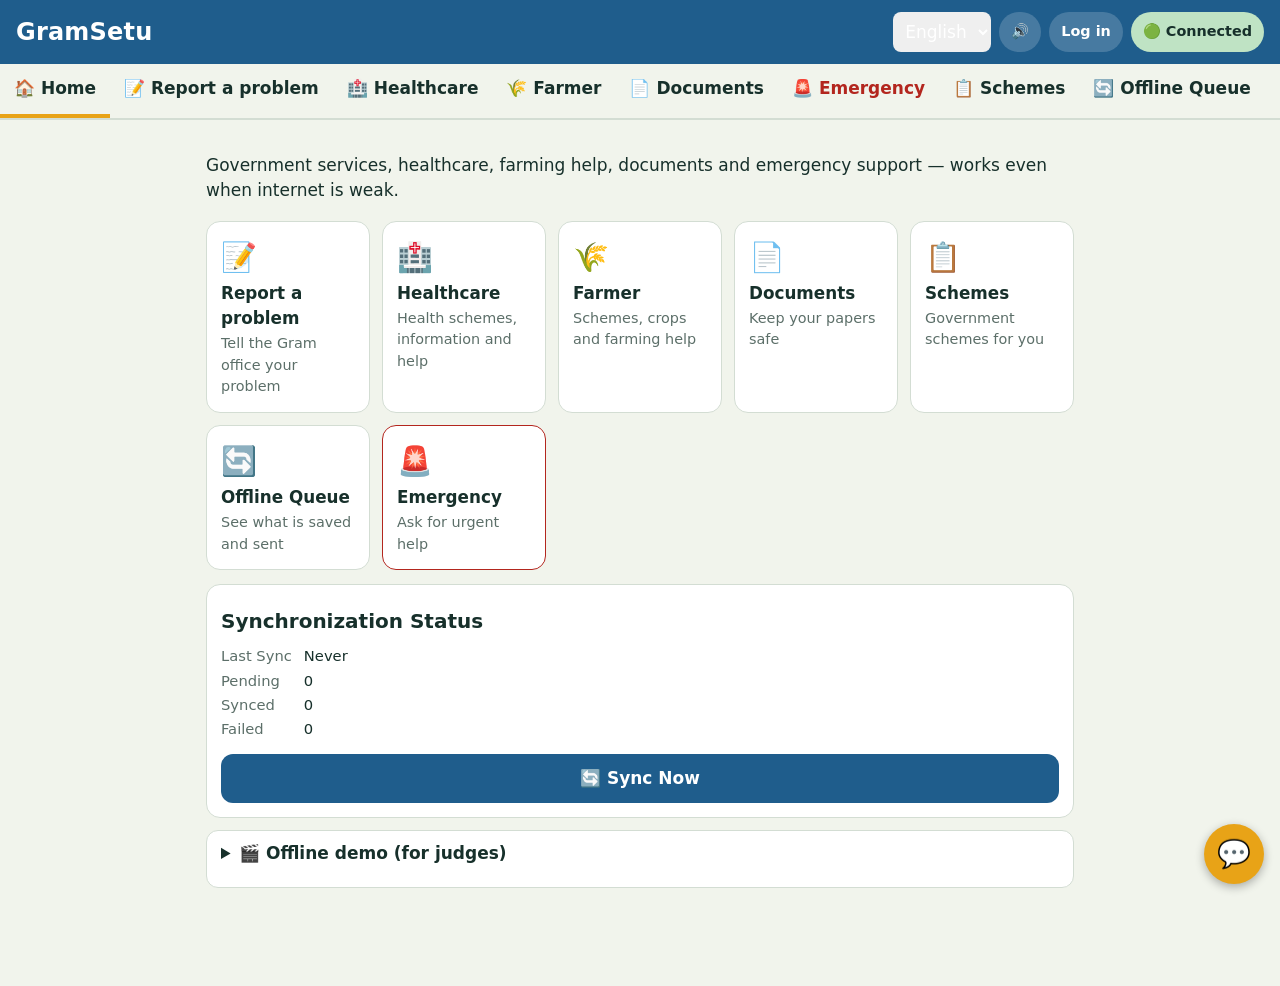
==== frontend/index.html @ dd799009 "Initial commit - GramSetu offline rural services platform" ====
<!doctype html><html lang="en"><head><meta charset="utf-8">
<meta name="viewport" content="width=device-width,initial-scale=1"><meta name="theme-color" content="#1f5d8c">
<title>GramSetu</title><link rel="manifest" href="manifest.json"><link rel="icon" href="icon.svg"><link rel="stylesheet" href="style.css"></head>
<body>
<a class="skip" href="#main" data-i18n="skip"></a>
<header>
 <h1>GramSetu</h1>
 <select id="lang" aria-label="Language"><option value="en">English</option><option value="hi">हिन्दी</option><option value="ta">தமிழ்</option></select>
 <button id="readpage" class="pill ghost" data-act="readpage" data-i18n-aria="read_page" data-i18n-title="read_page">🔊</button>
 <button id="auth-btn" class="pill ghost" data-act="auth"></button>
 <button id="net" class="pill" data-act="tab" data-arg="queue" role="status" aria-live="polite"></button>
</header>
<div id="demo-banner" class="banner hidden" data-i18n="demo_state_off"></div>
<nav id="tabs" aria-label="GramSetu">
 <button data-act="tab" data-arg="home">🏠 <span data-i18n="n_home"></span></button>
 <button data-act="tab" data-arg="report">📝 <span data-i18n="report"></span></button>
 <button data-act="tab" data-arg="health">🏥 <span data-i18n="n_health"></span></button>
 <button data-act="tab" data-arg="farm">🌾 <span data-i18n="n_farm"></span></button>
 <button data-act="tab" data-arg="docs">📄 <span data-i18n="n_docs"></span></button>
 <button data-act="tab" data-arg="sos" class="sos-tab">🚨 <span data-i18n="n_sos"></span></button>
 <button data-act="tab" data-arg="schemes">📋 <span data-i18n="schemes"></span></button>
 <button data-act="tab" data-arg="queue">🔄 <span data-i18n="n_queue"></span></button>
 <button data-act="tab" data-arg="admin" id="tab-admin" class="hidden">🛠 <span data-i18n="n_admin"></span></button>
</nav>
<main id="main" tabindex="-1">
<section id="home"></section>
<section id="report" class="hidden">
 <form id="report-form" novalidate>
 <label for="name" data-i18n="name"></label><input id="name" autocomplete="name">
 <label for="village" data-i18n="village"></label><input id="village">
 <label for="text" data-i18n="text"></label><textarea id="text" aria-describedby="hint"></textarea>
 <div class="row"><button type="button" class="btn alt" id="mic"></button><button type="button" class="btn ghost" id="speak"></button><button type="button" class="btn ghost stop-speak" data-act="stopspeak" data-i18n="stop_speak"></button></div>
 <div id="listening" class="listening hidden" role="status" data-i18n="v_listening"></div>
 <div id="hint" aria-live="polite"></div>
 <div class="row"><button class="btn" id="send" type="submit"></button></div>
 </form>
</section>
<section id="health" class="hidden"></section>
<section id="farm" class="hidden"></section>
<section id="docs" class="hidden"></section>
<section id="sos" class="hidden"></section>
<section id="schemes" class="hidden"></section>
<section id="queue" class="hidden"></section>
<section id="admin" class="hidden"></section>
</main>
<div id="toast" role="status" aria-live="polite"></div>
<button id="chat-fab" class="fab" data-act="chat" data-i18n-aria="chat_open" data-i18n-title="chat_open">💬</button>
<aside id="chat" class="hidden" role="dialog" aria-labelledby="chat-title">
 <div class="chat-head"><strong id="chat-title" data-i18n="chat_title"></strong>
  <span><button class="pill ghost stop-speak" data-act="stopspeak" data-i18n="stop_speak"></button>
  <button class="pill ghost" data-act="chatclose" data-i18n-aria="close">✕</button></span></div>
 <div id="chat-log" role="log" aria-live="polite"></div>
 <div id="chat-chips"></div>
 <div id="chat-listening" class="listening hidden" role="status" data-i18n="v_listening"></div>
 <p class="note" data-i18n="chat_note"></p>
 <form id="chat-form" class="chat-form"><label class="sr" for="chat-in" data-i18n="chat_ph"></label>
  <input id="chat-in" autocomplete="off" data-i18n-ph="chat_ph"><button type="button" class="btn alt" id="chat-mic" data-i18n-aria="mic">🎤</button><button class="btn" data-i18n="chat_send"></button></form>
</aside>
<dialog id="auth-dlg"><form id="auth-form" novalidate><h2 data-i18n="auth_title"></h2>
 <div id="auth-reg"><label for="a-name" data-i18n="name"></label><input id="a-name" autocomplete="name">
 <label for="a-village" data-i18n="village"></label><input id="a-village"></div>
 <label for="a-user" data-i18n="username"></label><input id="a-user" autocomplete="username" autocapitalize="none">
 <label for="a-pass" data-i18n="password"></label><input id="a-pass" type="password" autocomplete="current-password">
 <p id="auth-err" class="err" role="alert"></p>
 <div class="row"><button class="btn" id="auth-go" type="submit"></button><button type="button" class="btn ghost" data-act="authclose" data-i18n="cancel"></button></div>
 <p><button type="button" class="link" data-act="authswitch" id="auth-sw"></button></p></form></dialog>
<dialog id="sos-dlg"><form method="dialog" id="sos-form"><h2 data-i18n="sos_confirm_t"></h2><p data-i18n="sos_confirm_b"></p>
 <label for="sos-note" data-i18n="sos_note"></label><textarea id="sos-note" maxlength="500"></textarea>
 <label class="chk"><input type="checkbox" id="sos-loc" checked> <span data-i18n="sos_loc"></span></label>
 <div class="row"><button type="button" class="btn danger" id="sos-yes" data-i18n="sos_yes"></button><button type="button" class="btn ghost" data-act="sosclose" data-i18n="cancel"></button></div></form></dialog>
<script src="i18n.js"></script><script src="content.js"></script><script src="app.js"></script></body></html>
---- frontend/style.css ----
:root{--bg:#f1f4ec;--ink:#17302b;--blue:#1f5d8c;--gold:#e8a317;--card:#fff;--mute:#5c6f69;--line:#d3ddd3;--red:#b3261e;--green:#2e7d32}
@media(prefers-color-scheme:dark){:root{--bg:#0f1b18;--ink:#e6efe9;--card:#182925;--mute:#9bb0a8;--line:#2a403a}}
*{box-sizing:border-box}body{margin:0;background:var(--bg);color:var(--ink);font:17px/1.5 "Noto Sans","Noto Sans Devanagari","Noto Sans Tamil",system-ui,sans-serif}
.skip{position:absolute;left:-999px}.skip:focus{left:8px;top:8px;background:#fff;color:#000;padding:8px;z-index:99}
header{background:var(--blue);color:#fff;padding:12px 16px;display:flex;align-items:center;gap:8px;flex-wrap:wrap}
header h1{margin:0;font-size:1.5rem;letter-spacing:.2px;flex:1;min-width:110px}
select,input,textarea,button{font:inherit;color:inherit}
select{padding:8px;border-radius:8px;border:0;min-height:40px}
.pill{font-size:.9rem;padding:6px 12px;border-radius:99px;border:0;background:var(--gold);color:#17302b;font-weight:700;cursor:pointer;min-height:40px}
.pill.ghost{background:rgba(255,255,255,.18);color:#fff}
#net.on{background:#bfe3c4}#net.off{background:#f6c3be}#net.sync{background:#cfe3f6}#net.pend{background:var(--gold)}#net.fail{background:#f6c3be}
.banner{background:#fff3cd;color:#5b4300;padding:8px 16px;font-weight:600;text-align:center}
nav{display:flex;border-bottom:2px solid var(--line);position:sticky;top:0;background:var(--bg);overflow-x:auto;z-index:5;scrollbar-width:thin}
nav button{flex:0 0 auto;padding:12px 14px;background:none;border:0;border-bottom:4px solid transparent;cursor:pointer;font-weight:600;white-space:nowrap;min-height:48px}
nav button[aria-selected=true]{border-color:var(--gold)}.sos-tab{color:var(--red)}
main{max-width:760px;margin:0 auto;padding:16px 16px 90px}main:focus{outline:none}
h2{font-size:1.25rem;margin:.4rem 0 .6rem}
label{display:block;font-weight:600;margin:12px 0 4px}.sr{position:absolute;left:-999px}
input,textarea,select.f{width:100%;padding:12px;border-radius:10px;border:1.5px solid var(--line);background:var(--card);min-height:48px}
select.f{appearance:auto}textarea{min-height:110px}
[aria-invalid=true]{border-color:var(--red)!important;background:#fdecea}
.row{display:flex;gap:10px;margin-top:14px;flex-wrap:wrap}
.btn{padding:12px 18px;border-radius:12px;border:0;background:var(--blue);color:#fff;font-weight:700;cursor:pointer;flex:1;min-height:48px}
.btn.alt{background:var(--gold);color:#17302b}.btn.ghost{background:var(--card);color:var(--ink);border:1.5px solid var(--line)}
.btn.rec{background:var(--red);color:#fff}.btn.danger{background:var(--red)}.btn:disabled{opacity:.55;cursor:wait}
.btn.sm{padding:8px 12px;min-height:40px;flex:0 0 auto}
.link{background:none;border:0;color:var(--blue);text-decoration:underline;cursor:pointer;padding:8px 0;min-height:40px}
button:focus-visible,input:focus-visible,textarea:focus-visible,select:focus-visible,summary:focus-visible,a:focus-visible{outline:3px solid var(--gold);outline-offset:2px}
.item{background:var(--card);border-left:6px solid var(--blue);border-radius:10px;padding:12px 14px;margin:10px 0}
.item.pending,.item.syncing{border-color:var(--gold)}.item.failed,.item.sos{border-color:var(--red)}.item.synced{border-color:var(--green)}
.item h3{margin:0 0 2px;font-size:1.05rem}.item p{margin:0;color:var(--mute)}.mute{color:var(--mute)}
.tag{display:inline-block;font-size:.8rem;padding:1px 8px;border-radius:99px;background:var(--line);margin-right:6px}
#hint{margin-top:10px;color:var(--mute)}.hidden{display:none!important}.err{color:var(--red);font-weight:600;min-height:1.4em}
.tiles{display:grid;grid-template-columns:repeat(auto-fit,minmax(150px,1fr));gap:12px;margin:14px 0}
.tile{background:var(--card);border:1.5px solid var(--line);border-radius:14px;padding:14px;text-align:left;cursor:pointer;min-height:96px;display:flex;flex-direction:column;gap:2px}
.tile b{font-size:1.05rem}.tile span{color:var(--mute);font-size:.9rem}.tile .ic{font-size:1.8rem}
.tile.red{border-color:var(--red)}
.card{background:var(--card);border:1.5px solid var(--line);border-radius:14px;padding:14px;margin:12px 0}
.kv{display:grid;grid-template-columns:auto 1fr;gap:2px 12px;margin:6px 0;font-size:.92rem}.kv dt{color:var(--mute)}.kv dd{margin:0;word-break:break-word}
.subnav{display:flex;gap:8px;overflow-x:auto;padding-bottom:6px}.subnav button{flex:0 0 auto;border:1.5px solid var(--line);background:var(--card);border-radius:99px;padding:8px 14px;cursor:pointer;min-height:44px}
.subnav button[aria-selected=true]{background:var(--blue);color:#fff;border-color:var(--blue)}
.note{font-size:.85rem;color:var(--mute);margin:6px 0}.warn{background:#fff3cd;color:#5b4300;border-radius:10px;padding:10px 12px;margin:10px 0}
.warn.red{background:#fdecea;color:#7a1510}
details{background:var(--card);border:1.5px solid var(--line);border-radius:12px;padding:10px 14px;margin:8px 0}summary{font-weight:700;cursor:pointer;min-height:36px}
.sos-btn{width:100%;min-height:150px;border-radius:24px;border:0;background:var(--red);color:#fff;font-size:1.6rem;font-weight:800;cursor:pointer;box-shadow:0 6px 0 #7a1510}
.call{display:inline-block;padding:12px 16px;border-radius:12px;background:var(--card);border:1.5px solid var(--red);color:var(--red);font-weight:700;text-decoration:none;margin:4px 6px 4px 0}
.listening{color:var(--red);font-weight:700;margin-top:8px;animation:pulse 1.2s infinite}@keyframes pulse{50%{opacity:.45}}
@media(prefers-reduced-motion:reduce){.listening{animation:none}}
.stop-speak{display:none!important}body.speaking .stop-speak{display:inline-flex!important}
#toast{position:fixed;left:50%;transform:translateX(-50%);bottom:84px;max-width:92vw;background:#17302b;color:#fff;padding:12px 16px;border-radius:12px;z-index:60;display:none;font-weight:600}
#toast.show{display:block}
.fab{position:fixed;right:16px;bottom:16px;width:60px;height:60px;border-radius:50%;border:0;background:var(--gold);font-size:1.7rem;cursor:pointer;z-index:40;box-shadow:0 3px 10px rgba(0,0,0,.3)}
#chat{position:fixed;right:12px;bottom:12px;width:min(420px,calc(100vw - 24px));height:min(600px,calc(100vh - 24px));background:var(--bg);border:2px solid var(--blue);border-radius:16px;z-index:50;display:flex;flex-direction:column;padding:10px}
#chat.hidden{display:none}.chat-head{display:flex;justify-content:space-between;align-items:center;gap:6px}.chat-head .pill.ghost{background:var(--blue)}
#chat-log{flex:1;overflow-y:auto;margin:8px 0}.msg{padding:9px 12px;border-radius:12px;margin:6px 0;max-width:92%;white-space:pre-wrap}
.msg.me{background:var(--blue);color:#fff;margin-left:auto}.msg.bot{background:var(--card);border:1px solid var(--line)}
.msg .row{margin-top:8px}#chat-chips{display:flex;gap:6px;flex-wrap:wrap}#chat-chips button{border:1.5px solid var(--line);background:var(--card);border-radius:99px;padding:6px 10px;cursor:pointer;font-size:.85rem}
.chat-form{display:flex;gap:6px}.chat-form input{flex:1;min-width:0}.chat-form .btn{flex:0 0 auto;padding:8px 12px}
dialog{border:2px solid var(--blue);border-radius:16px;background:var(--bg);color:var(--ink);width:min(440px,94vw);padding:16px}dialog::backdrop{background:rgba(0,0,0,.5)}
.chk{display:flex;gap:8px;align-items:center;font-weight:400}.chk input{width:auto;min-height:auto}
.bar{display:flex;align-items:center;gap:8px;margin:6px 0}.bar i{display:block;height:18px;background:var(--blue);border-radius:4px;min-width:3px}.bar span{min-width:130px;font-size:.9rem}
.stats{display:grid;grid-template-columns:repeat(auto-fit,minmax(140px,1fr));gap:10px}.stat{background:var(--card);border:1.5px solid var(--line);border-radius:12px;padding:10px}.stat b{display:block;font-size:1.6rem}.stat.red b{color:var(--red)}
.pager{display:flex;gap:8px;align-items:center;justify-content:center;margin:10px 0}
@media(max-width:520px){body{font-size:16px}#toast{bottom:90px}.btn{flex:1 1 100%}.btn.sm{flex:0 0 auto}}
@media(min-width:900px){main{max-width:900px}}
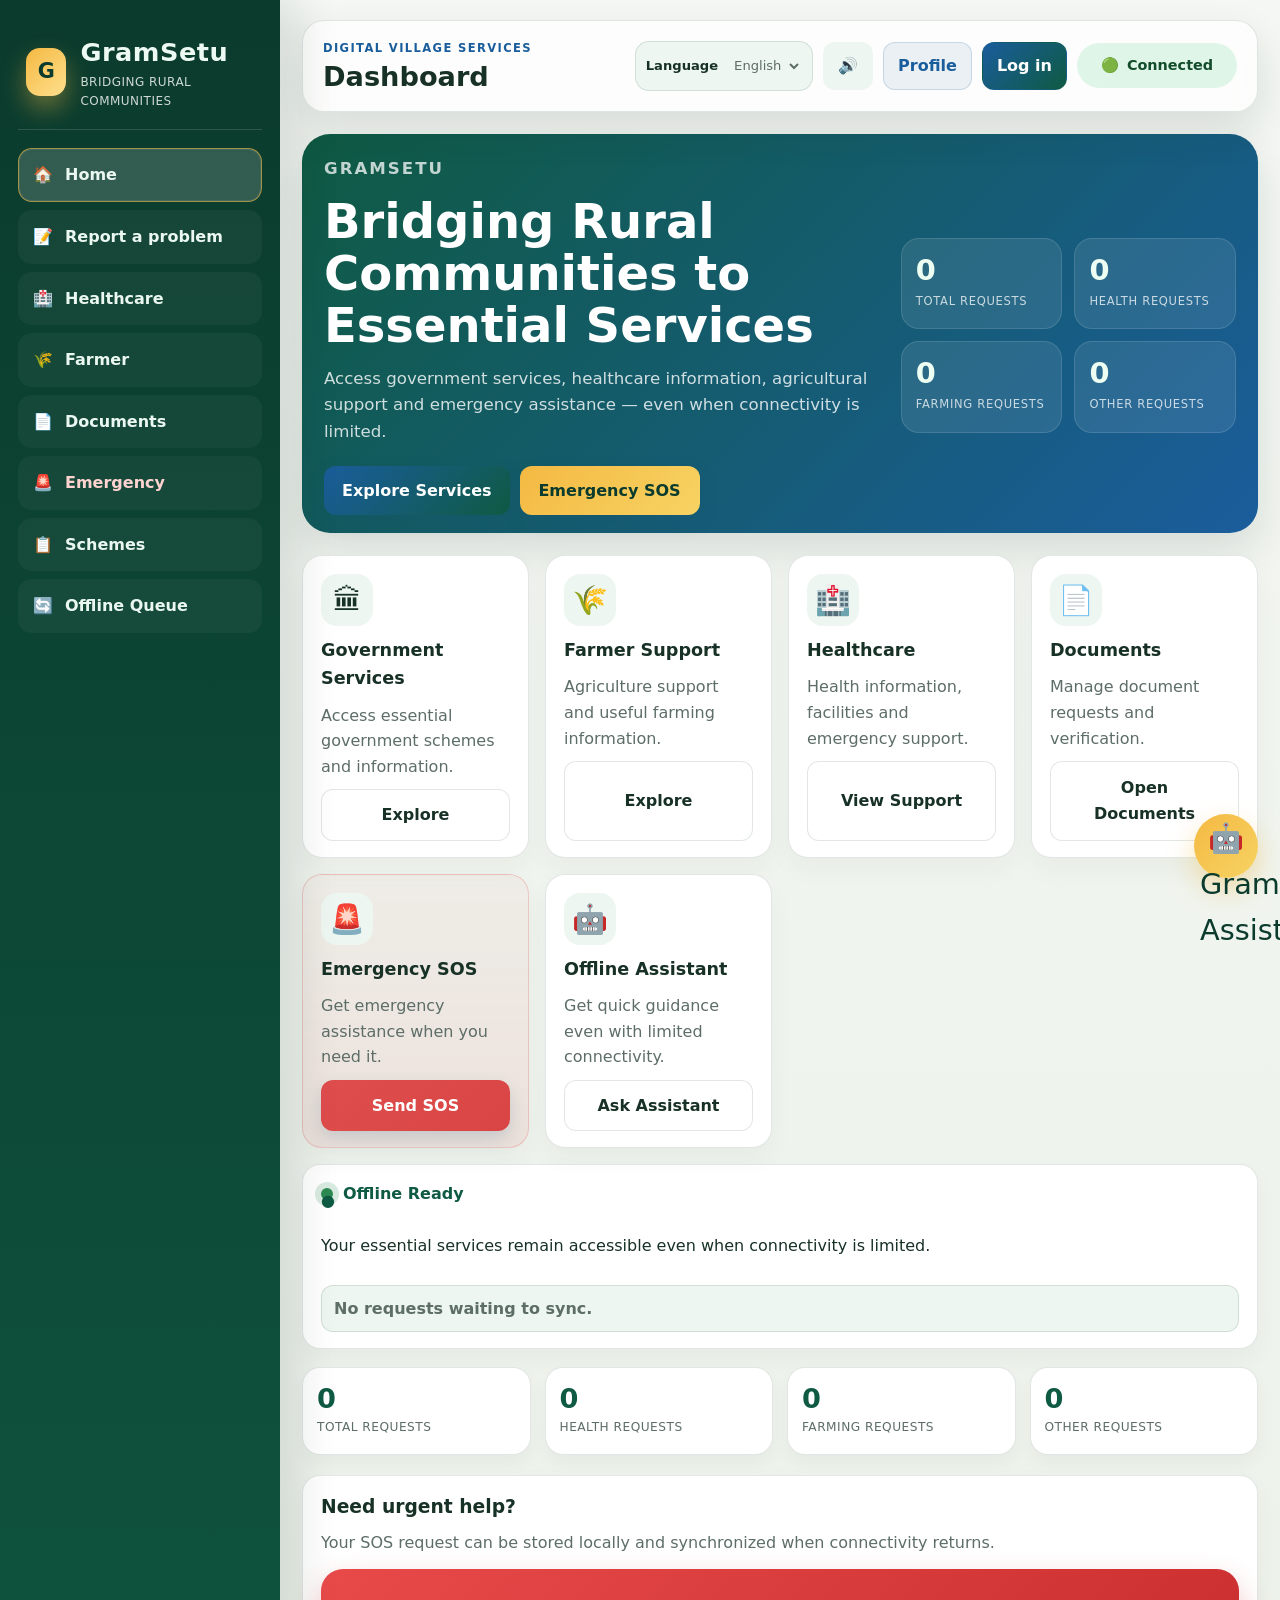
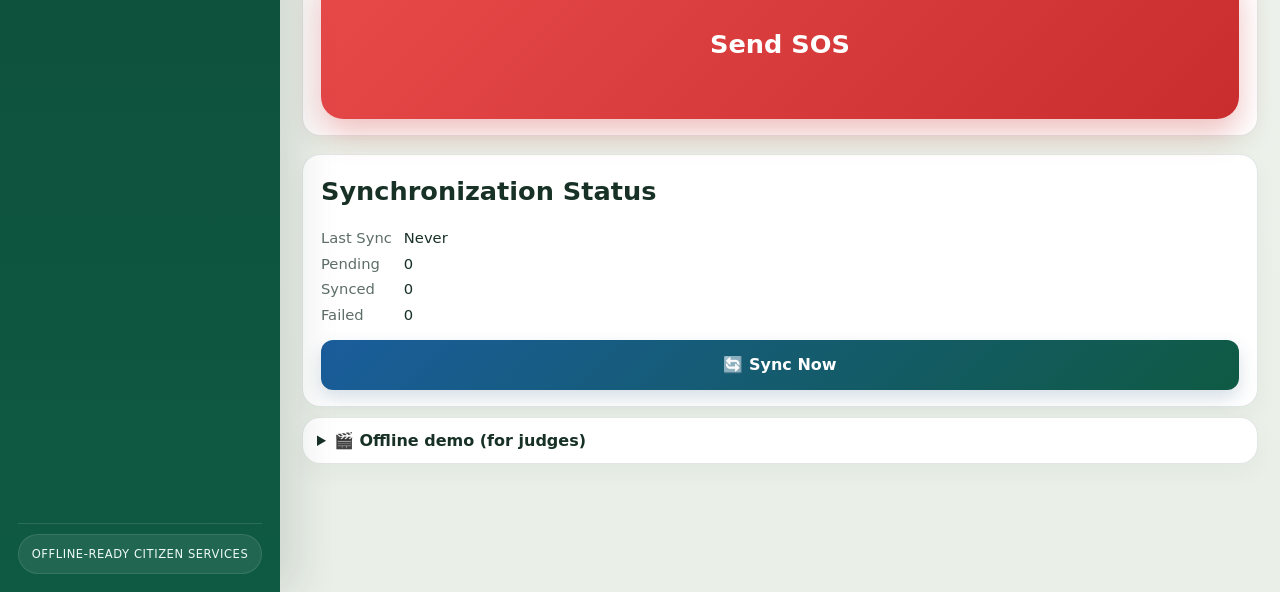
==== commit 1f76883f: "Modernize GramSetu UI" ====
--- a/frontend/index.html
+++ b/frontend/index.html
@@ -3,48 +3,74 @@
 <title>GramSetu</title><link rel="manifest" href="manifest.json"><link rel="icon" href="icon.svg"><link rel="stylesheet" href="style.css"></head>
 <body>
 <a class="skip" href="#main" data-i18n="skip"></a>
-<header>
- <h1>GramSetu</h1>
- <select id="lang" aria-label="Language"><option value="en">English</option><option value="hi">हिन्दी</option><option value="ta">தமிழ்</option></select>
- <button id="readpage" class="pill ghost" data-act="readpage" data-i18n-aria="read_page" data-i18n-title="read_page">🔊</button>
- <button id="auth-btn" class="pill ghost" data-act="auth"></button>
- <button id="net" class="pill" data-act="tab" data-arg="queue" role="status" aria-live="polite"></button>
-</header>
-<div id="demo-banner" class="banner hidden" data-i18n="demo_state_off"></div>
-<nav id="tabs" aria-label="GramSetu">
- <button data-act="tab" data-arg="home">🏠 <span data-i18n="n_home"></span></button>
- <button data-act="tab" data-arg="report">📝 <span data-i18n="report"></span></button>
- <button data-act="tab" data-arg="health">🏥 <span data-i18n="n_health"></span></button>
- <button data-act="tab" data-arg="farm">🌾 <span data-i18n="n_farm"></span></button>
- <button data-act="tab" data-arg="docs">📄 <span data-i18n="n_docs"></span></button>
- <button data-act="tab" data-arg="sos" class="sos-tab">🚨 <span data-i18n="n_sos"></span></button>
- <button data-act="tab" data-arg="schemes">📋 <span data-i18n="schemes"></span></button>
- <button data-act="tab" data-arg="queue">🔄 <span data-i18n="n_queue"></span></button>
- <button data-act="tab" data-arg="admin" id="tab-admin" class="hidden">🛠 <span data-i18n="n_admin"></span></button>
-</nav>
-<main id="main" tabindex="-1">
-<section id="home"></section>
-<section id="report" class="hidden">
- <form id="report-form" novalidate>
- <label for="name" data-i18n="name"></label><input id="name" autocomplete="name">
- <label for="village" data-i18n="village"></label><input id="village">
- <label for="text" data-i18n="text"></label><textarea id="text" aria-describedby="hint"></textarea>
- <div class="row"><button type="button" class="btn alt" id="mic"></button><button type="button" class="btn ghost" id="speak"></button><button type="button" class="btn ghost stop-speak" data-act="stopspeak" data-i18n="stop_speak"></button></div>
- <div id="listening" class="listening hidden" role="status" data-i18n="v_listening"></div>
- <div id="hint" aria-live="polite"></div>
- <div class="row"><button class="btn" id="send" type="submit"></button></div>
- </form>
-</section>
-<section id="health" class="hidden"></section>
-<section id="farm" class="hidden"></section>
-<section id="docs" class="hidden"></section>
-<section id="sos" class="hidden"></section>
-<section id="schemes" class="hidden"></section>
-<section id="queue" class="hidden"></section>
-<section id="admin" class="hidden"></section>
-</main>
+<div class="app-shell">
+  <aside class="sidebar" aria-label="Main navigation">
+    <div class="brand-block">
+      <div class="brand-mark" aria-hidden="true">G</div>
+      <div>
+        <div class="brand-name">GramSetu</div>
+        <div class="brand-tag">Bridging rural communities</div>
+      </div>
+    </div>
+    <div id="demo-banner" class="banner hidden" data-i18n="demo_state_off"></div>
+    <nav id="tabs" aria-label="GramSetu">
+      <button data-act="tab" data-arg="home">🏠 <span data-i18n="n_home"></span></button>
+      <button data-act="tab" data-arg="report">📝 <span data-i18n="report"></span></button>
+      <button data-act="tab" data-arg="health">🏥 <span data-i18n="n_health"></span></button>
+      <button data-act="tab" data-arg="farm">🌾 <span data-i18n="n_farm"></span></button>
+      <button data-act="tab" data-arg="docs">📄 <span data-i18n="n_docs"></span></button>
+      <button data-act="tab" data-arg="sos" class="sos-tab">🚨 <span data-i18n="n_sos"></span></button>
+      <button data-act="tab" data-arg="schemes">📋 <span data-i18n="schemes"></span></button>
+      <button data-act="tab" data-arg="queue">🔄 <span data-i18n="n_queue"></span></button>
+      <button data-act="tab" data-arg="admin" id="tab-admin" class="hidden">🛠 <span data-i18n="n_admin"></span></button>
+    </nav>
+    <div class="sidebar-foot">
+      <div class="service-badge">Offline-ready citizen services</div>
+    </div>
+  </aside>
+  <div class="content-panel">
+    <header class="topbar">
+      <div class="page-breadcrumb">GramSetu / Public Service Portal</div>
+      <div class="header-copy">
+        <p class="eyebrow">Digital village services</p>
+        <h1 id="page-title">Dashboard</h1>
+      </div>
+      <div class="header-tools">
+        <div class="lang-wrap">
+          <label for="lang">Language</label>
+          <select id="lang" aria-label="Language"><option value="en">English</option><option value="hi">हिन्दी</option><option value="ta">தமிழ்</option></select>
+        </div>
+        <button id="readpage" class="topbar-btn" data-act="readpage" data-i18n-aria="read_page" data-i18n-title="read_page" aria-label="Read this page aloud">🔊</button>
+        <button id="profile-btn" class="topbar-btn secondary" type="button">Profile</button>
+        <button id="auth-btn" class="topbar-btn primary" data-act="auth" type="button">Log in</button>
+        <button id="net" class="pill" data-act="tab" data-arg="queue" role="status" aria-live="polite"></button>
+      </div>
+    </header>
+    <main id="main" tabindex="-1">
+      <section id="home"></section>
+      <section id="report" class="hidden">
+       <form id="report-form" novalidate>
+       <label for="name" data-i18n="name"></label><input id="name" autocomplete="name">
+       <label for="village" data-i18n="village"></label><input id="village">
+       <label for="text" data-i18n="text"></label><textarea id="text" aria-describedby="hint"></textarea>
+       <div class="row"><button type="button" class="btn alt" id="mic"></button><button type="button" class="btn ghost" id="speak"></button><button type="button" class="btn ghost stop-speak" data-act="stopspeak" data-i18n="stop_speak"></button></div>
+       <div id="listening" class="listening hidden" role="status" data-i18n="v_listening"></div>
+       <div id="hint" aria-live="polite"></div>
+       <div class="row"><button class="btn" id="send" type="submit"></button></div>
+       </form>
+      </section>
+      <section id="health" class="hidden"></section>
+      <section id="farm" class="hidden"></section>
+      <section id="docs" class="hidden"></section>
+      <section id="sos" class="hidden"></section>
+      <section id="schemes" class="hidden"></section>
+      <section id="queue" class="hidden"></section>
+      <section id="admin" class="hidden"></section>
+    </main>
+  </div>
+</div>
 <div id="toast" role="status" aria-live="polite"></div>
-<button id="chat-fab" class="fab" data-act="chat" data-i18n-aria="chat_open" data-i18n-title="chat_open">💬</button>
+<button id="chat-fab" class="fab" data-act="chat" data-i18n-aria="chat_open" data-i18n-title="chat_open">🤖 <span data-i18n="assistant_fab">GramSetu Assistant</span></button>
 <aside id="chat" class="hidden" role="dialog" aria-labelledby="chat-title">
  <div class="chat-head"><strong id="chat-title" data-i18n="chat_title"></strong>
   <span><button class="pill ghost stop-speak" data-act="stopspeak" data-i18n="stop_speak"></button>
--- a/frontend/style.css
+++ b/frontend/style.css
@@ -1,65 +1,831 @@
-:root{--bg:#f1f4ec;--ink:#17302b;--blue:#1f5d8c;--gold:#e8a317;--card:#fff;--mute:#5c6f69;--line:#d3ddd3;--red:#b3261e;--green:#2e7d32}
-@media(prefers-color-scheme:dark){:root{--bg:#0f1b18;--ink:#e6efe9;--card:#182925;--mute:#9bb0a8;--line:#2a403a}}
-*{box-sizing:border-box}body{margin:0;background:var(--bg);color:var(--ink);font:17px/1.5 "Noto Sans","Noto Sans Devanagari","Noto Sans Tamil",system-ui,sans-serif}
-.skip{position:absolute;left:-999px}.skip:focus{left:8px;top:8px;background:#fff;color:#000;padding:8px;z-index:99}
-header{background:var(--blue);color:#fff;padding:12px 16px;display:flex;align-items:center;gap:8px;flex-wrap:wrap}
-header h1{margin:0;font-size:1.5rem;letter-spacing:.2px;flex:1;min-width:110px}
-select,input,textarea,button{font:inherit;color:inherit}
-select{padding:8px;border-radius:8px;border:0;min-height:40px}
-.pill{font-size:.9rem;padding:6px 12px;border-radius:99px;border:0;background:var(--gold);color:#17302b;font-weight:700;cursor:pointer;min-height:40px}
-.pill.ghost{background:rgba(255,255,255,.18);color:#fff}
-#net.on{background:#bfe3c4}#net.off{background:#f6c3be}#net.sync{background:#cfe3f6}#net.pend{background:var(--gold)}#net.fail{background:#f6c3be}
-.banner{background:#fff3cd;color:#5b4300;padding:8px 16px;font-weight:600;text-align:center}
-nav{display:flex;border-bottom:2px solid var(--line);position:sticky;top:0;background:var(--bg);overflow-x:auto;z-index:5;scrollbar-width:thin}
-nav button{flex:0 0 auto;padding:12px 14px;background:none;border:0;border-bottom:4px solid transparent;cursor:pointer;font-weight:600;white-space:nowrap;min-height:48px}
-nav button[aria-selected=true]{border-color:var(--gold)}.sos-tab{color:var(--red)}
-main{max-width:760px;margin:0 auto;padding:16px 16px 90px}main:focus{outline:none}
-h2{font-size:1.25rem;margin:.4rem 0 .6rem}
-label{display:block;font-weight:600;margin:12px 0 4px}.sr{position:absolute;left:-999px}
-input,textarea,select.f{width:100%;padding:12px;border-radius:10px;border:1.5px solid var(--line);background:var(--card);min-height:48px}
-select.f{appearance:auto}textarea{min-height:110px}
-[aria-invalid=true]{border-color:var(--red)!important;background:#fdecea}
-.row{display:flex;gap:10px;margin-top:14px;flex-wrap:wrap}
-.btn{padding:12px 18px;border-radius:12px;border:0;background:var(--blue);color:#fff;font-weight:700;cursor:pointer;flex:1;min-height:48px}
-.btn.alt{background:var(--gold);color:#17302b}.btn.ghost{background:var(--card);color:var(--ink);border:1.5px solid var(--line)}
-.btn.rec{background:var(--red);color:#fff}.btn.danger{background:var(--red)}.btn:disabled{opacity:.55;cursor:wait}
-.btn.sm{padding:8px 12px;min-height:40px;flex:0 0 auto}
-.link{background:none;border:0;color:var(--blue);text-decoration:underline;cursor:pointer;padding:8px 0;min-height:40px}
-button:focus-visible,input:focus-visible,textarea:focus-visible,select:focus-visible,summary:focus-visible,a:focus-visible{outline:3px solid var(--gold);outline-offset:2px}
-.item{background:var(--card);border-left:6px solid var(--blue);border-radius:10px;padding:12px 14px;margin:10px 0}
-.item.pending,.item.syncing{border-color:var(--gold)}.item.failed,.item.sos{border-color:var(--red)}.item.synced{border-color:var(--green)}
-.item h3{margin:0 0 2px;font-size:1.05rem}.item p{margin:0;color:var(--mute)}.mute{color:var(--mute)}
-.tag{display:inline-block;font-size:.8rem;padding:1px 8px;border-radius:99px;background:var(--line);margin-right:6px}
-#hint{margin-top:10px;color:var(--mute)}.hidden{display:none!important}.err{color:var(--red);font-weight:600;min-height:1.4em}
-.tiles{display:grid;grid-template-columns:repeat(auto-fit,minmax(150px,1fr));gap:12px;margin:14px 0}
-.tile{background:var(--card);border:1.5px solid var(--line);border-radius:14px;padding:14px;text-align:left;cursor:pointer;min-height:96px;display:flex;flex-direction:column;gap:2px}
-.tile b{font-size:1.05rem}.tile span{color:var(--mute);font-size:.9rem}.tile .ic{font-size:1.8rem}
-.tile.red{border-color:var(--red)}
-.card{background:var(--card);border:1.5px solid var(--line);border-radius:14px;padding:14px;margin:12px 0}
-.kv{display:grid;grid-template-columns:auto 1fr;gap:2px 12px;margin:6px 0;font-size:.92rem}.kv dt{color:var(--mute)}.kv dd{margin:0;word-break:break-word}
-.subnav{display:flex;gap:8px;overflow-x:auto;padding-bottom:6px}.subnav button{flex:0 0 auto;border:1.5px solid var(--line);background:var(--card);border-radius:99px;padding:8px 14px;cursor:pointer;min-height:44px}
-.subnav button[aria-selected=true]{background:var(--blue);color:#fff;border-color:var(--blue)}
-.note{font-size:.85rem;color:var(--mute);margin:6px 0}.warn{background:#fff3cd;color:#5b4300;border-radius:10px;padding:10px 12px;margin:10px 0}
-.warn.red{background:#fdecea;color:#7a1510}
-details{background:var(--card);border:1.5px solid var(--line);border-radius:12px;padding:10px 14px;margin:8px 0}summary{font-weight:700;cursor:pointer;min-height:36px}
-.sos-btn{width:100%;min-height:150px;border-radius:24px;border:0;background:var(--red);color:#fff;font-size:1.6rem;font-weight:800;cursor:pointer;box-shadow:0 6px 0 #7a1510}
-.call{display:inline-block;padding:12px 16px;border-radius:12px;background:var(--card);border:1.5px solid var(--red);color:var(--red);font-weight:700;text-decoration:none;margin:4px 6px 4px 0}
-.listening{color:var(--red);font-weight:700;margin-top:8px;animation:pulse 1.2s infinite}@keyframes pulse{50%{opacity:.45}}
-@media(prefers-reduced-motion:reduce){.listening{animation:none}}
-.stop-speak{display:none!important}body.speaking .stop-speak{display:inline-flex!important}
-#toast{position:fixed;left:50%;transform:translateX(-50%);bottom:84px;max-width:92vw;background:#17302b;color:#fff;padding:12px 16px;border-radius:12px;z-index:60;display:none;font-weight:600}
-#toast.show{display:block}
-.fab{position:fixed;right:16px;bottom:16px;width:60px;height:60px;border-radius:50%;border:0;background:var(--gold);font-size:1.7rem;cursor:pointer;z-index:40;box-shadow:0 3px 10px rgba(0,0,0,.3)}
-#chat{position:fixed;right:12px;bottom:12px;width:min(420px,calc(100vw - 24px));height:min(600px,calc(100vh - 24px));background:var(--bg);border:2px solid var(--blue);border-radius:16px;z-index:50;display:flex;flex-direction:column;padding:10px}
-#chat.hidden{display:none}.chat-head{display:flex;justify-content:space-between;align-items:center;gap:6px}.chat-head .pill.ghost{background:var(--blue)}
-#chat-log{flex:1;overflow-y:auto;margin:8px 0}.msg{padding:9px 12px;border-radius:12px;margin:6px 0;max-width:92%;white-space:pre-wrap}
-.msg.me{background:var(--blue);color:#fff;margin-left:auto}.msg.bot{background:var(--card);border:1px solid var(--line)}
-.msg .row{margin-top:8px}#chat-chips{display:flex;gap:6px;flex-wrap:wrap}#chat-chips button{border:1.5px solid var(--line);background:var(--card);border-radius:99px;padding:6px 10px;cursor:pointer;font-size:.85rem}
-.chat-form{display:flex;gap:6px}.chat-form input{flex:1;min-width:0}.chat-form .btn{flex:0 0 auto;padding:8px 12px}
-dialog{border:2px solid var(--blue);border-radius:16px;background:var(--bg);color:var(--ink);width:min(440px,94vw);padding:16px}dialog::backdrop{background:rgba(0,0,0,.5)}
-.chk{display:flex;gap:8px;align-items:center;font-weight:400}.chk input{width:auto;min-height:auto}
-.bar{display:flex;align-items:center;gap:8px;margin:6px 0}.bar i{display:block;height:18px;background:var(--blue);border-radius:4px;min-width:3px}.bar span{min-width:130px;font-size:.9rem}
-.stats{display:grid;grid-template-columns:repeat(auto-fit,minmax(140px,1fr));gap:10px}.stat{background:var(--card);border:1.5px solid var(--line);border-radius:12px;padding:10px}.stat b{display:block;font-size:1.6rem}.stat.red b{color:var(--red)}
-.pager{display:flex;gap:8px;align-items:center;justify-content:center;margin:10px 0}
-@media(max-width:520px){body{font-size:16px}#toast{bottom:90px}.btn{flex:1 1 100%}.btn.sm{flex:0 0 auto}}
-@media(min-width:900px){main{max-width:900px}}
+:root {
+  --primary: #0f5a43;
+  --primary-dark: #0b3b2d;
+  --secondary: #1a5d9c;
+  --accent: #f4b942;
+  --background: #f4f7f3;
+  --background-strong: #eaf0e8;
+  --surface: #ffffff;
+  --surface-alt: #edf6f0;
+  --text: #183126;
+  --muted: #5d6d67;
+  --border: rgba(17, 56, 43, 0.12);
+  --success: #2d8a52;
+  --warning: #d98c1a;
+  --danger: #d94545;
+  --shadow: 0 18px 40px rgba(17, 43, 36, 0.12);
+  --sidebar-shadow: 18px 0 40px rgba(8, 31, 26, 0.12);
+}
+
+@media (prefers-color-scheme: dark) {
+  :root {
+    --background: #10211b;
+    --background-strong: #172b25;
+    --surface: #18352d;
+    --surface-alt: #204339;
+    --text: #edf6f1;
+    --muted: #bbd0c7;
+    --border: rgba(255, 255, 255, 0.08);
+    --shadow: 0 18px 40px rgba(0,0,0,0.35);
+  }
+}
+
+* { box-sizing: border-box; }
+html { scroll-behavior: smooth; }
+body {
+  margin: 0;
+  min-height: 100vh;
+  background: linear-gradient(180deg, var(--background) 0%, var(--background-strong) 100%);
+  color: var(--text);
+  font: 16px/1.6 "Noto Sans", "Noto Sans Devanagari", "Noto Sans Tamil", system-ui, sans-serif;
+}
+
+.skip { position: absolute; left: -999px; }
+.skip:focus { left: 16px; top: 16px; z-index: 100; background: var(--surface); padding: 10px 14px; border-radius: 10px; }
+
+button, input, select, textarea { font: inherit; color: inherit; }
+select, input, textarea { min-height: 48px; }
+button { cursor: pointer; }
+
+.app-shell {
+  display: grid;
+  grid-template-columns: minmax(250px, 280px) minmax(0, 1fr);
+  min-height: 100vh;
+}
+
+.sidebar {
+  display: flex;
+  flex-direction: column;
+  gap: 18px;
+  background: linear-gradient(180deg, var(--primary-dark) 0%, var(--primary) 100%);
+  color: #edf9f3;
+  min-height: 100vh;
+  padding: 22px 18px 18px;
+  box-shadow: var(--sidebar-shadow);
+  position: sticky;
+  top: 0;
+  z-index: 30;
+}
+
+.brand-block {
+  display: flex;
+  align-items: center;
+  gap: 14px;
+  padding: 10px 8px 18px;
+  border-bottom: 1px solid rgba(255,255,255,0.14);
+}
+
+.brand-mark {
+  width: 48px;
+  height: 48px;
+  border-radius: 14px;
+  display: grid;
+  place-items: center;
+  font-weight: 800;
+  font-size: 1.3rem;
+  background: linear-gradient(135deg, var(--accent) 0%, #ffdf8d 100%);
+  color: var(--primary-dark);
+  box-shadow: 0 12px 24px rgba(244,185,66,0.4);
+}
+
+.brand-name {
+  font-size: 1.6rem;
+  font-weight: 800;
+  letter-spacing: 0.02em;
+}
+
+.brand-tag {
+  color: rgba(255,255,255,0.8);
+  font-size: 0.75rem;
+  letter-spacing: 0.04em;
+  text-transform: uppercase;
+}
+
+#tabs {
+  display: flex;
+  flex-direction: column;
+  gap: 8px;
+}
+
+#tabs button {
+  display: flex;
+  align-items: center;
+  gap: 12px;
+  width: 100%;
+  border: 1px solid transparent;
+  border-radius: 14px;
+  background: rgba(255,255,255,0.04);
+  color: #eaf8f1;
+  text-align: left;
+  padding: 13px 14px;
+  font-weight: 600;
+  min-height: 48px;
+  transition: transform 0.2s ease, background 0.2s ease, border-color 0.2s ease;
+}
+
+#tabs button:hover {
+  background: rgba(255,255,255,0.1);
+  border-color: rgba(255,255,255,0.18);
+  transform: translateX(2px);
+}
+
+#tabs button[aria-selected="true"] {
+  background: rgba(255,255,255,0.16);
+  border-color: rgba(244,185,66,0.6);
+  box-shadow: inset 0 0 0 1px rgba(255,255,255,0.08);
+}
+
+#tabs .sos-tab {
+  color: #ffd3cf;
+}
+
+.sidebar-foot {
+  margin-top: auto;
+  padding-top: 10px;
+  border-top: 1px solid rgba(255,255,255,0.12);
+}
+
+.service-badge {
+  background: rgba(255,255,255,0.08);
+  border: 1px solid rgba(255,255,255,0.1);
+  color: #eefaf5;
+  border-radius: 999px;
+  padding: 10px 12px;
+  font-size: 0.72rem;
+  letter-spacing: 0.05em;
+  text-transform: uppercase;
+  text-align: center;
+}
+
+.content-panel {
+  padding: 20px 22px 28px;
+}
+
+.topbar {
+  position: sticky;
+  top: 18px;
+  z-index: 20;
+  display: flex;
+  align-items: center;
+  justify-content: space-between;
+  gap: 16px;
+  padding: 18px 20px;
+  border: 1px solid var(--border);
+  border-radius: 22px;
+  background: rgba(255,255,255,0.7);
+  backdrop-filter: blur(10px);
+  box-shadow: var(--shadow);
+}
+
+.page-breadcrumb {
+  display: none;
+}
+
+.header-copy {
+  flex: 1;
+}
+
+.eyebrow {
+  margin: 0;
+  font-size: 0.72rem;
+  font-weight: 700;
+  letter-spacing: 0.12em;
+  text-transform: uppercase;
+  color: var(--secondary);
+}
+
+.topbar h1 {
+  margin: 4px 0 0;
+  font-size: clamp(1.7rem, 2vw, 2.4rem);
+  line-height: 1.15;
+}
+
+.header-tools {
+  display: flex;
+  align-items: center;
+  justify-content: flex-end;
+  gap: 10px;
+  flex-wrap: wrap;
+}
+
+.lang-wrap {
+  display: flex;
+  align-items: center;
+  gap: 8px;
+  padding: 8px 10px;
+  border-radius: 14px;
+  background: var(--surface-alt);
+  border: 1px solid var(--border);
+  font-size: 0.82rem;
+  color: var(--muted);
+}
+
+.lang-wrap label {
+  margin: 0;
+  font-weight: 700;
+}
+
+.lang-wrap select {
+  background: transparent;
+  border: 0;
+  min-height: 32px;
+  padding: 0 4px;
+  outline: none;
+}
+
+.topbar-btn,
+.pill,
+.btn,
+.tile,
+.subnav button,
+.call,
+.chat-head .pill.ghost {
+  transition: transform 0.2s ease, box-shadow 0.2s ease, border-color 0.2s ease;
+}
+
+.topbar-btn,
+.pill {
+  border: 1px solid transparent;
+  border-radius: 12px;
+  padding: 10px 14px;
+  min-height: 42px;
+  background: var(--surface-alt);
+  color: var(--text);
+  font-weight: 700;
+}
+
+.topbar-btn.primary {
+  background: linear-gradient(135deg, var(--secondary) 0%, var(--primary) 100%);
+  color: white;
+}
+
+.topbar-btn.secondary {
+  background: rgba(26,93,156,0.08);
+  color: var(--secondary);
+  border-color: rgba(26,93,156,0.18);
+}
+
+.topbar-btn:hover,
+.pill:hover,
+.btn:hover,
+.tile:hover,
+.subnav button:hover,
+.call:hover,
+.chat-head .pill.ghost:hover {
+  transform: translateY(-1px);
+}
+
+#net {
+  min-width: 160px;
+  font-size: 0.9rem;
+  display: inline-flex;
+  align-items: center;
+  justify-content: center;
+  gap: 8px;
+  border-radius: 999px;
+  background: var(--surface-alt);
+  color: var(--text);
+}
+
+#net.on { background: #dff5e8; color: #124c2a; }
+#net.off { background: #fde3e3; color: #7a1f1f; }
+#net.sync { background: #e2edf9; color: #173d69; }
+#net.pend { background: #fff0d7; color: #7a4d00; }
+#net.fail { background: #fde3e3; color: #7a1f1f; }
+
+main {
+  max-width: 1080px;
+  margin: 22px auto 0;
+  padding: 0 0 90px;
+}
+main:focus { outline: none; }
+
+section { display: block; }
+
+h2 {
+  margin: 0 0 14px;
+  font-size: clamp(1.25rem, 2vw, 1.8rem);
+  color: var(--text);
+}
+
+label {
+  display: block;
+  margin: 14px 0 6px;
+  font-weight: 700;
+  color: var(--text);
+}
+
+.sr { position: absolute; left: -999px; }
+
+input, textarea, select.f {
+  width: 100%;
+  padding: 12px 14px;
+  border-radius: 12px;
+  border: 1.5px solid var(--border);
+  background: var(--surface);
+  color: var(--text);
+  min-height: 48px;
+  box-shadow: inset 0 1px 2px rgba(0,0,0,0.02);
+}
+
+select.f { appearance: auto; }
+textarea { min-height: 120px; }
+input:focus, textarea:focus, select:focus, button:focus-visible, summary:focus-visible, a:focus-visible { outline: 3px solid rgba(244,185,66,0.45); outline-offset: 2px; }
+[aria-invalid="true"] { border-color: var(--danger) !important; background: rgba(217,69,69,0.04); }
+
+.row {
+  display: flex;
+  gap: 10px;
+  margin-top: 14px;
+  flex-wrap: wrap;
+}
+
+.btn {
+  flex: 1;
+  min-height: 48px;
+  padding: 12px 18px;
+  border: 0;
+  border-radius: 12px;
+  background: linear-gradient(135deg, var(--secondary) 0%, var(--primary) 100%);
+  color: #fff;
+  font-weight: 700;
+  box-shadow: 0 8px 18px rgba(25, 79, 118, 0.18);
+}
+
+.btn.alt { background: linear-gradient(135deg, var(--accent) 0%, #f7d363 100%); color: var(--primary-dark); }
+.btn.ghost {
+  background: var(--surface);
+  color: var(--text);
+  border: 1.5px solid var(--border);
+  box-shadow: none;
+}
+.btn.rec, .btn.danger { background: linear-gradient(135deg, #df4d4d 0%, var(--danger) 100%); }
+.btn.sm {
+  flex: 0 0 auto;
+  padding: 8px 12px;
+  min-height: 40px;
+}
+.btn:disabled { opacity: 0.6; cursor: wait; }
+
+.link {
+  background: none;
+  border: 0;
+  color: var(--secondary);
+  text-decoration: underline;
+  cursor: pointer;
+  padding: 8px 0;
+}
+
+.hero-panel {
+  display: grid;
+  grid-template-columns: 1.5fr 0.9fr;
+  gap: 18px;
+  padding: 22px 22px 18px;
+  border-radius: 28px;
+  background: linear-gradient(135deg, rgba(15,90,67,1) 0%, rgba(26,93,156,1) 100%);
+  color: #edfef2;
+  box-shadow: var(--shadow);
+  margin-bottom: 20px;
+}
+
+.hero-copy {
+  display: flex;
+  flex-direction: column;
+  gap: 14px;
+}
+
+.hero-copy .eyebrow {
+  color: rgba(255,255,255,0.75);
+}
+
+.hero-copy h2 {
+  margin: 0;
+  color: white;
+  font-size: clamp(2rem, 4vw, 3rem);
+  line-height: 1.08;
+}
+
+.hero-copy p {
+  margin: 0;
+  font-size: 1.04rem;
+  color: rgba(255,255,255,0.8);
+}
+
+.hero-actions {
+  display: flex;
+  flex-wrap: wrap;
+  gap: 10px;
+  margin-top: 6px;
+}
+
+.hero-actions .btn {
+  flex: 0 0 auto;
+  min-width: 180px;
+}
+
+.hero-stats {
+  display: grid;
+  grid-template-columns: repeat(2, minmax(120px, 1fr));
+  gap: 12px;
+  align-content: center;
+}
+
+.stat {
+  background: rgba(255,255,255,0.09);
+  border: 1px solid rgba(255,255,255,0.12);
+  border-radius: 18px;
+  padding: 16px 14px;
+}
+
+.stat b {
+  display: block;
+  font-size: 1.8rem;
+  line-height: 1.1;
+}
+
+.stat span {
+  font-size: 0.72rem;
+  letter-spacing: 0.06em;
+  text-transform: uppercase;
+  color: rgba(255,255,255,0.75);
+}
+
+.service-grid {
+  display: grid;
+  grid-template-columns: repeat(auto-fit, minmax(220px, 1fr));
+  gap: 16px;
+  margin: 22px 0 16px;
+}
+
+.service-card {
+  background: var(--surface);
+  border: 1px solid var(--border);
+  border-radius: 20px;
+  padding: 18px 18px 16px;
+  box-shadow: 0 12px 26px rgba(17, 43, 36, 0.04);
+  display: flex;
+  flex-direction: column;
+  gap: 10px;
+  transition: transform 0.2s ease, box-shadow 0.2s ease;
+}
+
+.service-card:hover {
+  transform: translateY(-3px);
+  box-shadow: 0 16px 28px rgba(17, 43, 36, 0.08);
+}
+
+.service-card h3 {
+  margin: 0;
+  font-size: 1.1rem;
+}
+
+.service-card p {
+  margin: 0;
+  color: var(--muted);
+  flex: 1;
+}
+
+.service-icon {
+  width: 52px;
+  height: 52px;
+  display: grid;
+  place-items: center;
+  border-radius: 16px;
+  background: var(--surface-alt);
+  font-size: 1.8rem;
+}
+
+.danger-card {
+  background: linear-gradient(180deg, rgba(217,69,69,0.04), rgba(217,69,69,0.1));
+  border-color: rgba(217,69,69,0.22);
+}
+
+.status-card {
+  display: flex;
+  flex-direction: column;
+  gap: 10px;
+  padding: 18px 20px;
+  margin: 14px 0 18px;
+}
+
+.status-head {
+  display: flex;
+  align-items: center;
+  justify-content: space-between;
+  gap: 12px;
+}
+
+.status-head > div {
+  display: flex;
+  align-items: center;
+  gap: 10px;
+  font-weight: 800;
+  color: var(--primary);
+}
+
+.status-marker {
+  width: 12px;
+  height: 12px;
+  border-radius: 50%;
+  background: var(--success);
+  box-shadow: 0 0 0 6px rgba(45,138,82,0.18);
+}
+
+.offline-queue {
+  border-radius: 12px;
+  background: var(--surface-alt);
+  border: 1px solid var(--border);
+  color: var(--muted);
+  padding: 10px 12px;
+  font-weight: 600;
+}
+
+.stats-grid {
+  display: grid;
+  grid-template-columns: repeat(auto-fit, minmax(150px, 1fr));
+  gap: 14px;
+  margin: 10px 0 20px;
+}
+
+.stat-box {
+  background: var(--surface);
+  border: 1px solid var(--border);
+  border-radius: 18px;
+  padding: 16px 14px;
+  box-shadow: 0 8px 18px rgba(17,43,36,0.04);
+}
+
+.stat-box strong {
+  display: block;
+  font-size: 1.7rem;
+  line-height: 1.1;
+  color: var(--primary);
+}
+
+.stat-box span {
+  display: block;
+  margin-top: 4px;
+  color: var(--muted);
+  font-size: 0.76rem;
+  letter-spacing: 0.04em;
+  text-transform: uppercase;
+}
+
+.sos-card {
+  padding: 18px 20px;
+  margin-bottom: 18px;
+}
+
+.sos-card h3 {
+  margin: 0 0 8px;
+}
+
+.sos-card p {
+  margin: 0 0 14px;
+  color: var(--muted);
+}
+
+.sos-btn {
+  width: 100%;
+  min-height: 150px;
+  background: linear-gradient(135deg, #e84a4a 0%, #c92d2d 100%);
+  border: 0;
+  border-radius: 22px;
+  color: #fff;
+  font-size: 1.6rem;
+  font-weight: 800;
+  box-shadow: 0 14px 30px rgba(201,45,45,0.3);
+}
+
+.tile {
+  background: var(--surface);
+  border: 1px solid var(--border);
+  border-radius: 18px;
+  padding: 16px 14px;
+  text-align: left;
+  min-height: 112px;
+  display: flex;
+  flex-direction: column;
+  gap: 8px;
+  box-shadow: 0 8px 22px rgba(16,35,28,0.05);
+}
+
+.tile.red { border-color: rgba(217,69,69,0.25); }
+.tile .ic { font-size: 1.8rem; }
+.tile b { font-size: 1.04rem; }
+.tile span { color: var(--muted); font-size: 0.85rem; }
+
+.tiles {
+  display: grid;
+  grid-template-columns: repeat(auto-fit, minmax(180px, 1fr));
+  gap: 14px;
+  margin: 18px 0;
+}
+
+.card, .item, details, .warn {
+  background: var(--surface);
+  border: 1px solid var(--border);
+  border-radius: 18px;
+  box-shadow: 0 10px 24px rgba(17, 43, 36, 0.04);
+}
+
+.card, .item { padding: 16px 18px; }
+.item {
+  margin: 12px 0;
+  border-left: 6px solid var(--secondary);
+}
+.item.pending, .item.syncing { border-left-color: var(--warning); }
+.item.failed, .item.sos { border-left-color: var(--danger); }
+.item.synced { border-left-color: var(--success); }
+.item h3 { margin: 0 0 6px; font-size: 1.06rem; }
+.item p { margin: 0; color: var(--muted); }
+
+.tag {
+  display: inline-block;
+  margin-right: 8px;
+  padding: 4px 8px;
+  border-radius: 999px;
+  background: var(--surface-alt);
+  color: var(--secondary);
+  font-size: 0.75rem;
+  font-weight: 700;
+}
+
+.kv {
+  display: grid;
+  grid-template-columns: auto 1fr;
+  gap: 2px 12px;
+  margin: 8px 0 0;
+  font-size: 0.92rem;
+}
+.kv dt { color: var(--muted); }
+.kv dd { margin: 0; }
+
+.warn {
+  background: linear-gradient(135deg, #fff9ef 0%, #fff4cf 100%);
+  color: #5f3e00;
+  padding: 14px 16px;
+  margin: 12px 0;
+}
+.warn.red {
+  background: linear-gradient(135deg, #fff0f0 0%, #ffe5e5 100%);
+  color: #7c1f1f;
+}
+
+#hint { margin-top: 10px; color: var(--muted); }
+.hidden { display: none !important; }
+.err { color: var(--danger); font-weight: 700; min-height: 1.4em; }
+
+.subnav { display: flex; gap: 8px; overflow-x: auto; padding-bottom: 8px; margin: 12px 0 16px; }
+.subnav button {
+  flex: 0 0 auto;
+  border-radius: 999px;
+  background: var(--surface);
+  border: 1px solid var(--border);
+  color: var(--text);
+  min-height: 42px;
+  padding: 8px 14px;
+  font-weight: 700;
+}
+.subnav button[aria-selected="true"] {
+  background: linear-gradient(135deg, var(--secondary) 0%, var(--primary) 100%);
+  border-color: transparent;
+  color: #fff;
+}
+
+.note { margin: 8px 0 0; color: var(--muted); font-size: 0.86rem; }
+
+details { padding: 10px 14px; margin: 10px 0; }
+summary { cursor: pointer; font-weight: 700; }
+
+.sos-btn {
+  width: 100%;
+  min-height: 150px;
+  background: linear-gradient(135deg, #e84a4a 0%, #c92d2d 100%);
+  border: 0;
+  border-radius: 22px;
+  color: #fff;
+  font-size: 1.6rem;
+  font-weight: 800;
+  box-shadow: 0 14px 30px rgba(201,45,45,0.3);
+}
+
+.call {
+  display: inline-flex;
+  align-items: center;
+  gap: 8px;
+  padding: 12px 14px;
+  background: rgba(217,69,69,0.06);
+  border: 1px solid rgba(217,69,69,0.18);
+  color: var(--danger);
+  border-radius: 12px;
+  text-decoration: none;
+  margin: 6px 8px 0 0;
+}
+
+.listening { color: var(--danger); font-weight: 700; margin-top: 8px; animation: pulse 1.2s infinite; }
+@keyframes pulse { 50% { opacity: 0.45; } }
+@media (prefers-reduced-motion: reduce) { .listening { animation: none; } }
+.stop-speak { display: none !important; }
+body.speaking .stop-speak { display: inline-flex !important; }
+
+#toast {
+  position: fixed;
+  left: 50%;
+  bottom: 84px;
+  transform: translateX(-50%);
+  min-width: 220px;
+  max-width: min(90vw, 600px);
+  padding: 12px 16px;
+  border-radius: 14px;
+  background: rgba(24,49,38,0.96);
+  color: white;
+  box-shadow: 0 14px 32px rgba(0,0,0,0.2);
+  z-index: 80;
+  display: none;
+  font-weight: 600;
+}
+#toast.show { display: block; }
+
+.fab {
+  position: fixed;
+  right: 22px;
+  bottom: 22px;
+  width: 64px;
+  height: 64px;
+  border-radius: 50%;
+  border: 0;
+  background: linear-gradient(135deg, var(--accent) 0%, #f7d363 100%);
+  color: var(--primary-dark);
+  box-shadow: 0 12px 28px rgba(244,185,66,0.4);
+  font-size: 1.8rem;
+  z-index: 60;
+}
+
+#chat {
+  position: fixed;
+  right: 20px;
+  bottom: 20px;
+  width: min(420px, calc(100vw - 28px));
+  height: min(620px, calc(100vh - 28px));
+  background: var(--background);
+  border: 1px solid var(--border);
+  border-radius: 18px;
+  box-shadow: var(--shadow);
+  display: flex;
+  flex-direction: column;
+  padding: 12px;
+  z-index: 70;
+}
+#chat.hidden { display: none; }
+.chat-head { display: flex; justify-content: space-between; align-items: center; gap: 10px; }
+.chat-head .pill.ghost { background: var(--surface); color: var(--text); border: 1px solid var(--border); }
+#chat-log { flex: 1; overflow-y: auto; margin: 12px 0; }
+.msg { padding: 10px 12px; border-radius: 14px; margin: 8px 0; max-width: 92%; white-space: pre-wrap; }
+.msg.me { background: linear-gradient(135deg, var(--secondary) 0%, var(--primary) 100%); color: #fff; margin-left: auto; }
+.msg.bot { background: var(--surface); border: 1px solid var(--border); }
+#chat-chips { display: flex; flex-wrap: wrap; gap: 8px; }
+#chat-chips button { border: 1px solid var(--border); background: var(--surface); border-radius: 999px; padding: 6px 10px; }
+.chat-form { display: flex; gap: 8px; }
+.chat-form input { flex: 1; min-width: 0; }
+.chat-form .btn { flex: 0 0 auto; }
+
+banner, .banner { background: #fff4d1; color: #5a3d00; border-radius: 12px; padding: 8px 12px; font-weight: 700; text-align: center; }
+
+.dialog, dialog { border: 1px solid var(--border); border-radius: 18px; background: var(--surface); color: var(--text); width: min(440px, 94vw); padding: 18px; box-shadow: var(--shadow); }
+dialog::backdrop { background: rgba(15, 24, 19, 0.38); }
+.chk { display: flex; gap: 8px; align-items: center; font-weight: 400; }
+.chk input { width: auto; min-height: auto; }
+
+.bar { display: flex; align-items: center; gap: 8px; margin: 8px 0; }
+.bar i { display: block; width: 16px; height: 18px; border-radius: 6px; background: var(--secondary); }
+.bar span { min-width: 130px; font-size: 0.9rem; }
+
+.stats { display: grid; grid-template-columns: repeat(auto-fit, minmax(140px, 1fr)); gap: 12px; }
+.pager { display: flex; gap: 8px; justify-content: center; align-items: center; margin: 12px 0; }
+
+@media (max-width: 980px) {
+  .app-shell { grid-template-columns: 1fr; }
+  .sidebar {
+    position: static;
+    min-height: auto;
+    box-shadow: none;
+    padding-bottom: 12px;
+  }
+  #tabs {
+    display: grid;
+    grid-template-columns: repeat(auto-fit, minmax(150px, 1fr));
+  }
+  .content-panel { padding-top: 12px; }
+}
+
+@media (max-width: 640px) {
+  .content-panel { padding: 14px 12px 24px; }
+  .topbar { flex-direction: column; align-items: stretch; }
+  .header-tools { justify-content: stretch; }
+  .lang-wrap, .topbar-btn, #net { width: 100%; }
+  .hero-panel { grid-template-columns: 1fr; }
+  .hero-actions .btn { width: 100%; }
+  .row { flex-direction: column; }
+  .btn { width: 100%; }
+}
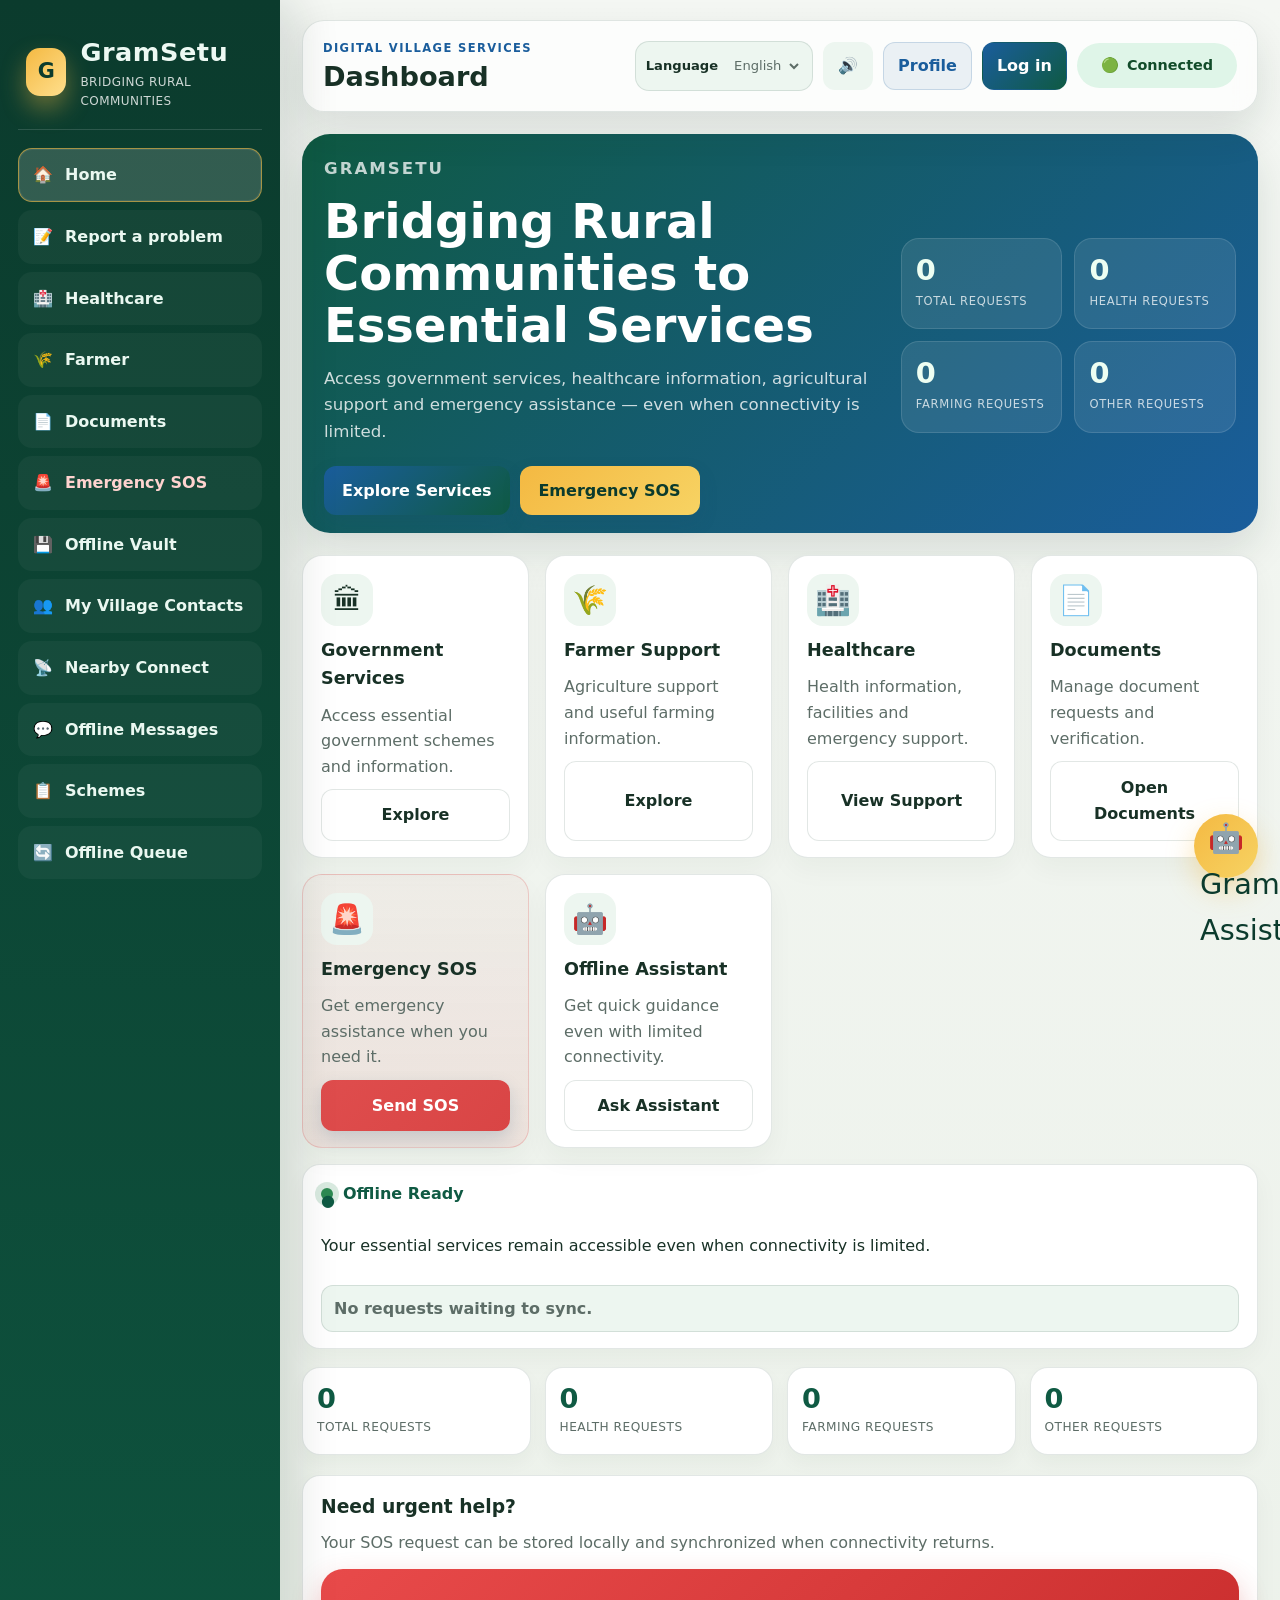
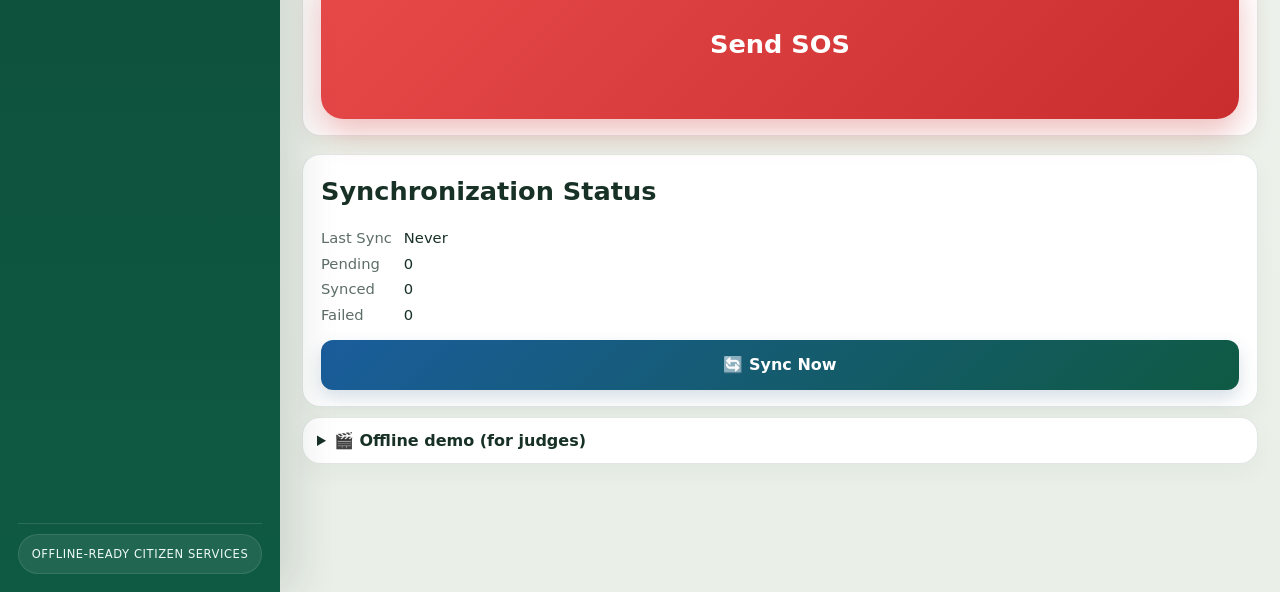
==== commit ad01c1f7: "feat: upgrade GramSetu 2.0 with Spotify-inspired offline vault, nearby connect, emergency SOS, and c" ====
--- a/frontend/index.html
+++ b/frontend/index.html
@@ -20,6 +20,10 @@
       <button data-act="tab" data-arg="farm">🌾 <span data-i18n="n_farm"></span></button>
       <button data-act="tab" data-arg="docs">📄 <span data-i18n="n_docs"></span></button>
       <button data-act="tab" data-arg="sos" class="sos-tab">🚨 <span data-i18n="n_sos"></span></button>
+      <button data-act="tab" data-arg="vault">💾 <span data-i18n="n_vault">Offline Vault</span></button>
+      <button data-act="tab" data-arg="neighbors">👥 <span data-i18n="n_contacts">My Village Contacts</span></button>
+      <button data-act="tab" data-arg="nearby">📡 <span data-i18n="n_nearby">Nearby Connect</span></button>
+      <button data-act="tab" data-arg="messages">💬 <span data-i18n="n_messages">Offline Messages</span></button>
       <button data-act="tab" data-arg="schemes">📋 <span data-i18n="schemes"></span></button>
       <button data-act="tab" data-arg="queue">🔄 <span data-i18n="n_queue"></span></button>
       <button data-act="tab" data-arg="admin" id="tab-admin" class="hidden">🛠 <span data-i18n="n_admin"></span></button>
@@ -63,6 +67,10 @@
       <section id="farm" class="hidden"></section>
       <section id="docs" class="hidden"></section>
       <section id="sos" class="hidden"></section>
+      <section id="vault" class="hidden"></section>
+      <section id="neighbors" class="hidden"></section>
+      <section id="nearby" class="hidden"></section>
+      <section id="messages" class="hidden"></section>
       <section id="schemes" class="hidden"></section>
       <section id="queue" class="hidden"></section>
       <section id="admin" class="hidden"></section>
@@ -94,4 +102,4 @@
  <label for="sos-note" data-i18n="sos_note"></label><textarea id="sos-note" maxlength="500"></textarea>
  <label class="chk"><input type="checkbox" id="sos-loc" checked> <span data-i18n="sos_loc"></span></label>
  <div class="row"><button type="button" class="btn danger" id="sos-yes" data-i18n="sos_yes"></button><button type="button" class="btn ghost" data-act="sosclose" data-i18n="cancel"></button></div></form></dialog>
-<script src="i18n.js"></script><script src="content.js"></script><script src="app.js"></script></body></html>
+<script src="i18n.js"></script><script src="content.js"></script><script src="offline-comm.js"></script><script src="app.js"></script></body></html>
--- a/frontend/style.css
+++ b/frontend/style.css
@@ -829,3 +829,31 @@
   .row { flex-direction: column; }
   .btn { width: 100%; }
 }
+
+/* GramSetu 2.0 Offline Vault & Emergency SOS styles */
+.prio-card {
+  border-left: 5px solid #f59e0b !important;
+  background: linear-gradient(to right, rgba(245, 158, 11, 0.05), transparent);
+}
+.emergency-banner {
+  box-shadow: 0 4px 14px rgba(239, 68, 68, 0.2);
+  transition: transform 0.2s ease;
+}
+.emergency-banner:hover {
+  transform: scale(1.01);
+}
+.pill.alt { background: #ede9fe; color: #5b21b6; }
+.pill.on { background: #dff5e8; color: #124c2a; }
+.pill.off { background: #fde3e3; color: #7a1f1f; }
+.pill.pend { background: #fff0d7; color: #7a4d00; }
+.pill.sync { background: #e2edf9; color: #173d69; }
+.pill.fail { background: #fee2e2; color: #b91c1c; }
+.chips {
+  display: flex;
+  gap: 8px;
+  flex-wrap: wrap;
+}
+.file-btn {
+  text-align: center;
+  line-height: 24px;
+}
